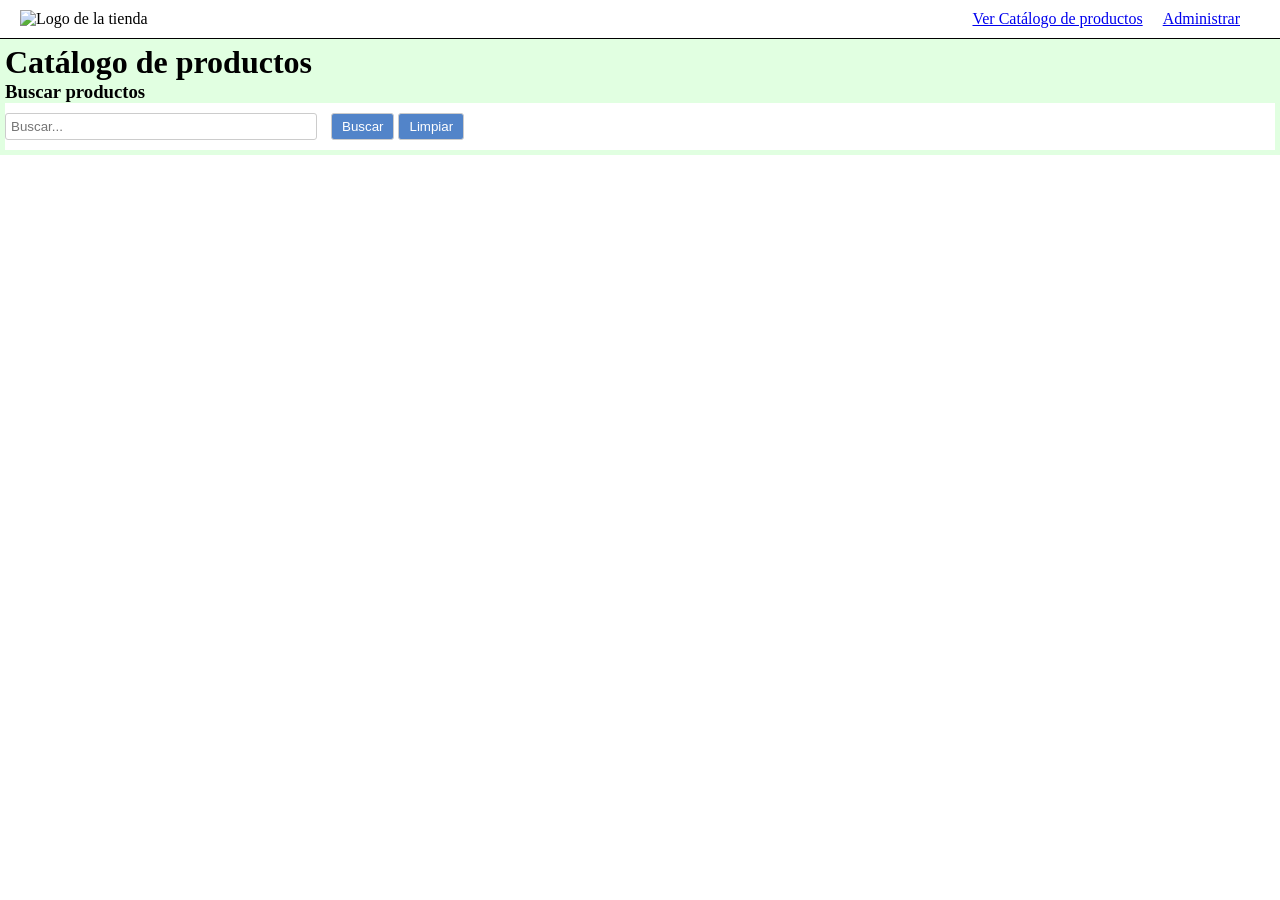
==== app/frontend/index.html @ 2775b485 "uniendo backen  + auth y front de clases para empezar con esa base" ====
<!doctype html>
<html lang="es">
  <head>
    <meta charset="UTF-8" />
    <meta name="viewport" content="width=device-width, initial-scale=1.0" />
    <title>Tienda Tecnológica</title>
    <link rel="stylesheet" href="styles.css" />
  </head>
  <body>
    <header>
      <nav>
        <figure>
          <img class="logo" src="../img/logos/logo.png" alt="Logo de la tienda"/>
        </figure>
        <ul class="lista_navegacion">
          <li class="elemento_lista"><a href="index.html">Ver Catálogo de productos</a></li>
          <li class="elemento_lista"><a href="administrar.html">Administrar</a></li>
        </ul>
      </nav>
    </header>

    <div style="display: flex">
      <main>
        <h1>Catálogo de productos</h1>
        <h3>Buscar productos</h3>
        <div class="buscar-productos">
          <input type="text" id="search" placeholder="Buscar..." />
          <button class="btn-buscar" id="search-btn">Buscar</button>
          <button class="btn-limpiar" id="clear-btn" type="button">Limpiar</button>
          <div class="card-search-results" id="search-results"></div>
        </div>
        <div class="tarjeta-producto" id="products-list">
          <div id="products"></div>
        </div>
      </main>
    </div>

  </body>
  <script>
    const API = "http://localhost:8000";

    function crearTarjeta(producto) {
      const tarjeta = document.createElement("article");
      tarjeta.classList.add("card-producto");

      const id = document.createElement("p");
      id.textContent = "ID: " + producto.id;

      const nombre = document.createElement("h3");
      nombre.textContent = producto.nombre;

      const descripcion = document.createElement("p");
      descripcion.textContent = producto.descripcion ?? "";

      const precio = document.createElement("p");
      precio.textContent = "$" + producto.precio.toFixed(2);

      const btnEliminar = document.createElement("button");
      btnEliminar.type = "button";
      btnEliminar.classList.add("btn-eliminar");
      btnEliminar.textContent = "Eliminar";
      btnEliminar.addEventListener("click", async () => {
        if (!confirm(`¿Eliminar "${producto.nombre}"?`)) return;
        const respuesta = await fetch(`${API}/productos/${producto.id}`, { method: "DELETE" });
        if (!respuesta.ok) {
          alert("No se pudo eliminar el producto");
          return;
        }
        limpiarBusqueda();
      });

      if (producto.img) {
        const img_producto = document.createElement("img");
        img_producto.src = "../" + producto.img;
        img_producto.alt = producto.nombre;
        tarjeta.appendChild(img_producto);
      }

      tarjeta.append(id, nombre, descripcion, precio, btnEliminar);
      return tarjeta;
    }

    function cargarProductos() {
      return Promise.all([
        fetch(`${API}/categorias`).then((r) => r.json()),
        fetch(`${API}/productos`).then((r) => r.json()),
      ]).then(([categorias, productos]) => {
        const secciones = categorias.map((categoria) => {
          const delGrupo = productos.filter((p) => p.categoria_id === categoria.id);
          if (delGrupo.length === 0) return null;

          const seccion = document.createElement("section");
          const titulo = document.createElement("h2");
          titulo.textContent = "Categoría: " + categoria.nombre;
          seccion.append(titulo, ...delGrupo.map(crearTarjeta));
          return seccion;
        }).filter(Boolean);

        document.getElementById("products").replaceChildren(...secciones);
      });
    }

    async function buscarProducto() {
      const resultados = document.getElementById("search-results");
      const valor = document.getElementById("search").value.trim();

      if (valor === "") {
        limpiarBusqueda();
        return;
      }

      document.getElementById("products-list").hidden = true;

      if (!/^\d+$/.test(valor)) {
        resultados.textContent = "Ingresa un ID numérico";
        return;
      }

      try {
        const respuesta = await fetch(`${API}/productos/${valor}`);
        if (respuesta.status === 404) {
          resultados.textContent = "Producto no encontrado";
          return;
        }
        if (!respuesta.ok) throw new Error(respuesta.status);
        resultados.replaceChildren(crearTarjeta(await respuesta.json()));
      } catch {
        resultados.textContent = "Error al buscar el producto";
      }
    }

    function limpiarBusqueda() {
      document.getElementById("search").value = "";
      document.getElementById("search-results").replaceChildren();
      document.getElementById("products-list").hidden = false;
      cargarProductos();
    }

    document.getElementById("clear-btn").addEventListener("click", limpiarBusqueda);
    document.getElementById("search-btn").addEventListener("click", buscarProducto);
    document.getElementById("search").addEventListener("keydown", (e) => {
      if (e.key === "Enter") buscarProducto();
    });

    cargarProductos();
  </script>
</html>
---- app/frontend/styles.css ----
* {
  margin: 0px;
  padding: 0px;
}

nav {
  display: flex;
  justify-content: space-between;
  padding-left: 20px;
  padding-right: 20px;
  padding-top: 10px;
  padding-bottom: 10px;
  border-bottom: 1px solid #000;
}

main {
  background: #e1ffe1;
  padding: 5px;
  width: 100%;
  height: auto;
}

aside {
  background: lightblue;
  padding: 5px;
  width: 20%;
  height: auto;
}


.lista_navegacion {
  display: flex;
}

.elemento_lista {
  list-style: none;
  margin-right: 20px;
}

.figura_producto {
  width: 300px;
  height: 360px;
  margin: 10px;
}

.logo {
  width: 50px;
  height: 50px;
}

.tarjeta-producto {
  img {
    width: 200px;
  }
}

.crear-categorias {
  background: #d0e1e6;
}

.crear-productos {
  background: #b9efb9;
}

.tarjeta-producto-admin {
  img {
    width: 30px;
  }
}
.card-producto {
  border: 1px solid #333;
  padding: 10px;
  margin: 5px;
  border-radius: 10px;
}

.separador {
  border: 1px solid #3333;
  margin: 10px 0;
}

.btn-eliminar {
  background-color: red;
  color: white;
  border: none;
  padding: 5px 10px;
  cursor: pointer;
  border-radius: 3px;
}

.card-search-results {
  background: #fff;
  box-shadow: 10 2px 5px #0000001a;
}
.buscar-productos {
  background: #fff;
  padding: 10px 0;
  input {
    padding: 5px;
    margin-right: 10px;
    border: 1px solid #ccc;
    border-radius: 3px;
    width: 300px;
  }

  img {
    width: 600px;
  }
}

.btn-buscar, .btn-limpiar {
  padding: 5px 10px;
  border: 1px solid #ccc;
  border-radius: 3px;
  cursor: pointer;
  background-color: #5284c9;
  color: white;
}


.btn-crear {
  margin-top: 10px;
  padding: 5px 10px;
  border: 1px solid #656363;
  border-radius: 3px;
  cursor: pointer;
  background-color: #56c952;
  color: white;
}
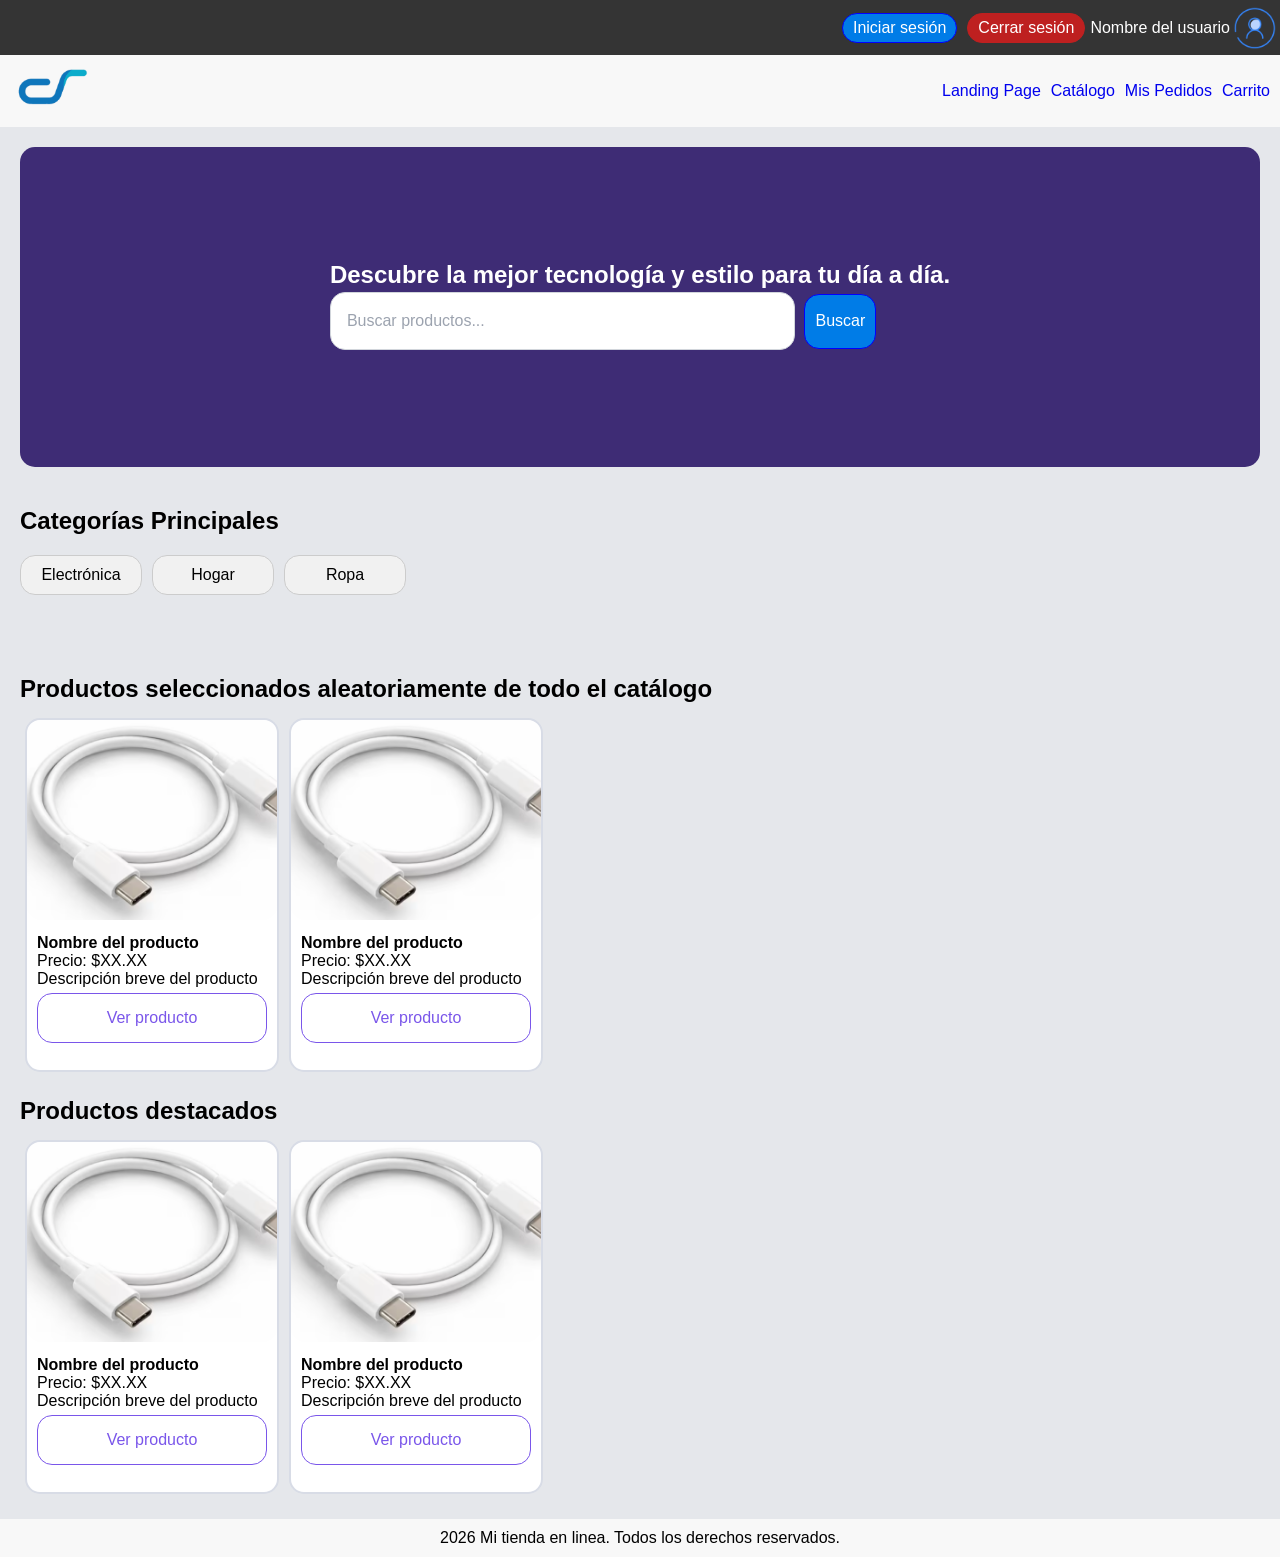
==== commit 8ec3ff93: "finalizando vistas" ====
--- a/app/frontend/index.html
+++ b/app/frontend/index.html
@@ -1,147 +1,130 @@
-<!doctype html>
-<html lang="es">
-  <head>
-    <meta charset="UTF-8" />
-    <meta name="viewport" content="width=device-width, initial-scale=1.0" />
-    <title>Tienda Tecnológica</title>
-    <link rel="stylesheet" href="styles.css" />
-  </head>
-  <body>
-    <header>
-      <nav>
-        <figure>
-          <img class="logo" src="../img/logos/logo.png" alt="Logo de la tienda"/>
-        </figure>
-        <ul class="lista_navegacion">
-          <li class="elemento_lista"><a href="index.html">Ver Catálogo de productos</a></li>
-          <li class="elemento_lista"><a href="administrar.html">Administrar</a></li>
-        </ul>
-      </nav>
-    </header>
+<!DOCTYPE html>
+<html lang="en">
 
-    <div style="display: flex">
-      <main>
-        <h1>Catálogo de productos</h1>
-        <h3>Buscar productos</h3>
-        <div class="buscar-productos">
-          <input type="text" id="search" placeholder="Buscar..." />
-          <button class="btn-buscar" id="search-btn">Buscar</button>
-          <button class="btn-limpiar" id="clear-btn" type="button">Limpiar</button>
-          <div class="card-search-results" id="search-results"></div>
-        </div>
-        <div class="tarjeta-producto" id="products-list">
-          <div id="products"></div>
-        </div>
-      </main>
-    </div>
+<head>
+	<meta charset="UTF-8">
+	<meta name="viewport" content="width=device-width, initial-scale=1.0">
+	<title>Landing Page</title>
+	<link rel="stylesheet" href="styles.css">
+	<link rel="icon" href="../assets/logos/logo.png">
+</head>
 
-  </body>
-  <script>
-    const API = "http://localhost:8000";
+<body>
+	<div class="user-info">
+		<a href="acceso.html">
+			<button class="btn-tipo-1"> Iniciar sesión</button>
+		</a>
+		<button class="btn-tipo-3"> Cerrar sesión</button>
+		<!-- Nombre del usuario se muestra si se inicia sesión -->
+		<div class="usuario-autorizado">
+			<p>Nombre del usuario</p>
+			<img class="user-icon" src="../assets/logos/user.png" alt="user.png">
+		</div>
+	</div>
 
-    function crearTarjeta(producto) {
-      const tarjeta = document.createElement("article");
-      tarjeta.classList.add("card-producto");
+	<header>
+		<a href="index.html">
+			<img class="store-logo" src="../assets/logos/logo.png" alt="logo.png">
+		</a>
+		<nav>
+			<ul class="nav-items">
+				<li><a href="index.html" aria-current="page">Landing Page</a></li>
+				<li><a href="catalogo.html">Catálogo</a></li>
+				<li><a href="mis-pedidos.html">Mis Pedidos</a></li>
+				<li><a href="carrito.html">Carrito</a></li>
+			</ul>
+		</nav>
+	</header>
+	<main>
+		<section class="busqueda-productos-seccion">
+			<div>
+				<h1 class="color-blanco txt-center">Descubre la mejor tecnología y estilo para tu día a día.</h1>
+				<input class="barra-busqueda campo-texto" type="text" placeholder="Buscar productos...">
+				<button class="btn-tipo-1 btn-size-1">Buscar</button>
+			</div>
+		</section>
+		<section class="categorias-seccion">
+			<h2>Categorías Principales</h2>
+			<div class="categorias-container">
+				<div class="categoria-card">
+					<!-- <img src="../assets/categoria-logos/electronica.png" alt="Electrónica"> -->
+					<p>Electrónica</p>
+				</div>
+				<div class="categoria-card">
+					<!-- <img src="../assets/categoria-logos/hogar.png" alt="Hogar"> -->
+					<p>Hogar</p>
+				</div>
+				<div class="categoria-card">
+					<!-- <img src="../assets/categoria-logos/ropa.png" alt="Ropa"> -->
+					<p>Ropa</p>
+				</div>
+			</div>
 
-      const id = document.createElement("p");
-      id.textContent = "ID: " + producto.id;
+		</section>
 
-      const nombre = document.createElement("h3");
-      nombre.textContent = producto.nombre;
+		<section class="productos-section">
+			<!-- productos seleccionados aleatoriamente de todo el catálogo. agrupados por categorias -->
+			<h2 class="mt-20 mb-10">Productos seleccionados aleatoriamente de todo el catálogo</h2>
+			<div>
+				<div class="productos-container-items">
+					<div class="item-card">
+						<img src="../assets/productos/cables/usbc.png" alt="usbc.png">
+						<div class="item-card-info">
+							<p><b> Nombre del producto</b></p>
+							<p>Precio: $XX.XX</p>
+							<p class="descripcion-producto-recortada">Descripción breve del producto</p>
+							<a href="detalle-item.html">
+								<button class="btn-tipo-4 btn-size-full-width mt-5">Ver producto</button>
+							</a>
+						</div>
+					</div>
+					<div class="item-card">
+						<img src="../assets/productos/cables/usbc.png" alt="usbc.png">
+						<div class="item-card-info">
+							<p><b> Nombre del producto</b></p>
+							<p>Precio: $XX.XX</p>
+							<p class="descripcion-producto-recortada">Descripción breve del producto</p>
+							<a href="detalle-item.html">
+								<button class="btn-tipo-4 btn-size-full-width mt-5">Ver producto</button>
+							</a>
+						</div>
+					</div>
+				</div>
+				<div>
+					<h2 class="mt-20 mb-10">Productos destacados</h2>
+					<div class="productos-container-items">
+						<div class="item-card">
+							<img src="../assets/productos/cables/usbc.png" alt="usbc.png">
+							<div class="item-card-info">
+								<p><b> Nombre del producto</b></p>
+								<p>Precio: $XX.XX</p>
+								<p class="descripcion-producto-recortada">Descripción breve del producto</p>
+								<a href="detalle-item.html">
+									<button class="btn-tipo-4 btn-size-full-width mt-5">Ver producto</button>
+								</a>
+							</div>
+						</div>
+						<div class="item-card">
+							<img src="../assets/productos/cables/usbc.png" alt="usbc.png">
+							<div class="item-card-info">
+								<p><b> Nombre del producto</b></p>
+								<p>Precio: $XX.XX</p>
+								<p class="descripcion-producto-recortada">Descripción breve del producto</p>
+								<a href="detalle-item.html">
+									<button class="btn-tipo-4 btn-size-full-width mt-5">Ver producto</button>
+								</a>
+							</div>
+						</div>
+					</div>
+				</div>
+			</div>
+		</section>
 
-      const descripcion = document.createElement("p");
-      descripcion.textContent = producto.descripcion ?? "";
+	</main>
 
-      const precio = document.createElement("p");
-      precio.textContent = "$" + producto.precio.toFixed(2);
+	<footer>
+		<p>2026 Mi tienda en linea. Todos los derechos reservados.</p>
+	</footer>
+</body>
 
-      const btnEliminar = document.createElement("button");
-      btnEliminar.type = "button";
-      btnEliminar.classList.add("btn-eliminar");
-      btnEliminar.textContent = "Eliminar";
-      btnEliminar.addEventListener("click", async () => {
-        if (!confirm(`¿Eliminar "${producto.nombre}"?`)) return;
-        const respuesta = await fetch(`${API}/productos/${producto.id}`, { method: "DELETE" });
-        if (!respuesta.ok) {
-          alert("No se pudo eliminar el producto");
-          return;
-        }
-        limpiarBusqueda();
-      });
-
-      if (producto.img) {
-        const img_producto = document.createElement("img");
-        img_producto.src = "../" + producto.img;
-        img_producto.alt = producto.nombre;
-        tarjeta.appendChild(img_producto);
-      }
-
-      tarjeta.append(id, nombre, descripcion, precio, btnEliminar);
-      return tarjeta;
-    }
-
-    function cargarProductos() {
-      return Promise.all([
-        fetch(`${API}/categorias`).then((r) => r.json()),
-        fetch(`${API}/productos`).then((r) => r.json()),
-      ]).then(([categorias, productos]) => {
-        const secciones = categorias.map((categoria) => {
-          const delGrupo = productos.filter((p) => p.categoria_id === categoria.id);
-          if (delGrupo.length === 0) return null;
-
-          const seccion = document.createElement("section");
-          const titulo = document.createElement("h2");
-          titulo.textContent = "Categoría: " + categoria.nombre;
-          seccion.append(titulo, ...delGrupo.map(crearTarjeta));
-          return seccion;
-        }).filter(Boolean);
-
-        document.getElementById("products").replaceChildren(...secciones);
-      });
-    }
-
-    async function buscarProducto() {
-      const resultados = document.getElementById("search-results");
-      const valor = document.getElementById("search").value.trim();
-
-      if (valor === "") {
-        limpiarBusqueda();
-        return;
-      }
-
-      document.getElementById("products-list").hidden = true;
-
-      if (!/^\d+$/.test(valor)) {
-        resultados.textContent = "Ingresa un ID numérico";
-        return;
-      }
-
-      try {
-        const respuesta = await fetch(`${API}/productos/${valor}`);
-        if (respuesta.status === 404) {
-          resultados.textContent = "Producto no encontrado";
-          return;
-        }
-        if (!respuesta.ok) throw new Error(respuesta.status);
-        resultados.replaceChildren(crearTarjeta(await respuesta.json()));
-      } catch {
-        resultados.textContent = "Error al buscar el producto";
-      }
-    }
-
-    function limpiarBusqueda() {
-      document.getElementById("search").value = "";
-      document.getElementById("search-results").replaceChildren();
-      document.getElementById("products-list").hidden = false;
-      cargarProductos();
-    }
-
-    document.getElementById("clear-btn").addEventListener("click", limpiarBusqueda);
-    document.getElementById("search-btn").addEventListener("click", buscarProducto);
-    document.getElementById("search").addEventListener("keydown", (e) => {
-      if (e.key === "Enter") buscarProducto();
-    });
-
-    cargarProductos();
-  </script>
 </html>
--- a/app/frontend/styles.css
+++ b/app/frontend/styles.css
@@ -1,129 +1,681 @@
+@import "./utilities.css";
+
+body {
+  font-family: Arial, sans-serif;
+  background-color: #e5e7eb;
+}
+button {
+  cursor: pointer;
+}
+
 * {
-  margin: 0px;
-  padding: 0px;
-}
-
-nav {
+  padding: 0;
+  margin: 0;
+}
+
+section {
+  padding: 20px;
+}
+footer {
+  background-color: #f8f8f8;
+  text-align: center;
+  padding: 10px;
+}
+
+header {
   display: flex;
   justify-content: space-between;
-  padding-left: 20px;
-  padding-right: 20px;
-  padding-top: 10px;
-  padding-bottom: 10px;
-  border-bottom: 1px solid #000;
-}
-
-main {
-  background: #e1ffe1;
-  padding: 5px;
-  width: 100%;
-  height: auto;
-}
-
-aside {
-  background: lightblue;
-  padding: 5px;
-  width: 20%;
-  height: auto;
-}
-
-
-.lista_navegacion {
-  display: flex;
-}
-
-.elemento_lista {
+  align-items: center;
+  background-color: #f8f8f8;
+  padding: 10px;
+}
+
+.nav-items {
+  display: flex;
   list-style: none;
-  margin-right: 20px;
-}
-
-.figura_producto {
-  width: 300px;
-  height: 360px;
-  margin: 10px;
-}
-
-.logo {
+  gap: 10px;
+}
+.nav-items a {
+  text-decoration: none;
+}
+.nav-items a:hover {
+  font-weight: bold;
+}
+.store-logo {
+  width: 80px;
+}
+
+/* user info */
+.user-icon {
   width: 50px;
   height: 50px;
-}
-
-.tarjeta-producto {
-  img {
-    width: 200px;
-  }
-}
-
-.crear-categorias {
-  background: #d0e1e6;
-}
-
-.crear-productos {
-  background: #b9efb9;
-}
-
-.tarjeta-producto-admin {
-  img {
-    width: 30px;
-  }
-}
-.card-producto {
-  border: 1px solid #333;
-  padding: 10px;
+  border-radius: 15px;
+}
+.user-info {
+  display: flex;
+  align-items: center;
+  justify-content: end;
+  width: 100%;
+  background: #343434;
+  color:white;
+  height: 55px;
+}
+
+.usuario-autorizado {
+  display: flex;
+  align-items: center;
+  justify-content: center;
+}
+
+/* barra de búsqueda */
+.barra-busqueda {
+  width: 75%;
+}
+
+.item-card {
+  border: 2px solid #d8dce6;
+  border-radius: 15px;
+  text-align: left;
+  width: 250px;
+  height: 350px;
   margin: 5px;
-  border-radius: 10px;
-}
-
-.separador {
-  border: 1px solid #3333;
+  background: white;
+}
+.item-card img {
+  object-fit: cover;
+  width: 100%;
+  height: 200px;
+  border-radius: 15px;
+}
+.item-card-info {
+  padding: 10px;
+}
+
+.productos-section {
+  margin-top: 20px;
+}
+
+.productos-container-items {
+  display: flex;
+  flex-wrap: wrap;
+  justify-content: start;
+}
+
+.descripcion-producto-recortada {
+  white-space: nowrap;
+  overflow: hidden;
+  text-overflow: ellipsis;
+}
+
+
+.busqueda-productos-seccion {
+  display: flex;
+  align-items: center;
+  justify-content: center;
+  padding: 10px;
+  background-color: #3e2c75;
+  min-height: 300px;
+  border-radius: 15px;
+  margin: 20px;
+}
+/* categorias cards */
+.categorias-container {
+  display: flex;
+  gap: 10px;
+  flex-wrap: wrap;
+}
+
+.categoria-card {
+  margin-top: 20px;
+  border: 1px solid #ccc;
+  border-radius: 15px;
+  padding: 10px;
+  text-align: center;
+  width: 100px;
+  background: #f1f1f1;
+}
+.categoria-card img {
+  width: 40px;
+  height: auto;
+}
+.categoria-card:hover {
+  transform: scale(1.05);
+  transition: transform 0.3s;
+  cursor: pointer;
+}
+
+.catalogo-productos-section {
+  margin: 20px;
+  border: 1px solid #ccc;
+  border-radius: 15px;
+  background: white;
+}
+
+.disponibilidad {
+  border: 1px solid #ccc;
+  border-radius: 15px;
+  background: #f8fafc;
+  padding: 10px;
   margin: 10px 0;
 }
 
-.btn-eliminar {
-  background-color: red;
+.item-card-detalle {
+  display: flex;
+  flex-direction: column;
+  justify-content: center;
+  align-items: center;
+  gap: 20px;
+  border: 1px solid #ccc;
+  background: white;
+  border-radius: 15px;
+  padding: 10px;
+}
+
+.item-card-detalle > img {
+  object-fit: contain;
+  width: 100%;
+  height: 220px;
+  border-radius: 15px;
+}
+
+.item-card-detalle-info {
+  width: 100%;
+}
+
+@media (min-width: 768px) {
+  .item-card-detalle {
+    flex-direction: row;
+    align-items: stretch;
+  }
+
+  .item-card-detalle > img {
+    flex: 0 0 45%;
+    width: 45%;
+    height: 500px;
+  }
+
+  .item-card-detalle-info {
+    flex: 1;
+    min-width: 0;
+  }
+}
+.categoria-label {
+  border: 1px solid #ccc;
+  padding: 5px 10px; 
+  border-radius: 15px;
+  width: fit-content;
+  background: #7a56ea;
   color: white;
-  border: none;
-  padding: 5px 10px;
-  cursor: pointer;
-  border-radius: 3px;
-}
-
-.card-search-results {
-  background: #fff;
-  box-shadow: 10 2px 5px #0000001a;
-}
-.buscar-productos {
-  background: #fff;
-  padding: 10px 0;
-  input {
-    padding: 5px;
-    margin-right: 10px;
-    border: 1px solid #ccc;
-    border-radius: 3px;
-    width: 300px;
-  }
-
-  img {
-    width: 600px;
-  }
-}
-
-.btn-buscar, .btn-limpiar {
-  padding: 5px 10px;
-  border: 1px solid #ccc;
-  border-radius: 3px;
-  cursor: pointer;
-  background-color: #5284c9;
-  color: white;
-}
-
-
-.btn-crear {
-  margin-top: 10px;
-  padding: 5px 10px;
-  border: 1px solid #656363;
-  border-radius: 3px;
-  cursor: pointer;
-  background-color: #56c952;
-  color: white;
+  margin: 10px 0;
+}
+
+.carrito-page {
+  margin: 0 auto;
+  padding: 32px 20px 48px;
+}
+
+.carrito-items {
+  margin-bottom: 40px;
+  padding: 0;
+}
+
+.carrito-item {
+  display: flex;
+  align-items: center;
+  gap: 30px;
+  padding: 30px;
+}
+
+.carrito-producto-imagen {
+  flex: 0 0 124px;
+  width: 124px;
+  height: 124px;
+  border-radius: 15px;
+  object-fit: cover;
+  border: 1px solid #e1e5eb;
+}
+
+.carrito-producto-info {
+  flex: 1;
+  min-width: 0;
+}
+
+.carrito-precio {
+  color: #3e2c75;
+  font-size: 21px;
+  font-weight: bold;
+}
+
+.carrito-acciones {
+  display: flex;
+  align-items: center;
+  gap: 24px;
+}
+
+.carrito-cantidad {
+  display: flex;
+  align-items: center;
+  border: 1px solid #d8dee8;
+  border-radius: 15px;
+  overflow: hidden;
+}
+
+.carrito-cantidad button {
+  width: 44px;
+  height: 40px;
+  border: 0;
+  background: white;
+  color: #4b5563;
+  font-size: 22px;
+}
+
+.carrito-cantidad button:hover {
+  background: #f3f4f6;
+}
+
+.carrito-eliminar {
+  display: grid;
+  width: 38px;
+  height: 40px;
+  place-items: center;
+  border: 0;
+  background: transparent;
+  color: #ef4444;
+}
+
+.carrito-eliminar svg {
+  width: 23px;
+  height: 23px;
+  fill: none;
+  stroke: currentColor;
+  stroke-linecap: round;
+  stroke-linejoin: round;
+  stroke-width: 1.8;
+}
+
+.carrito-resumen-fila {
+  margin-bottom: 20px;
+  color: #4b5563;
+  font-size: 18px;
+}
+
+.carrito-total {
+  margin-top: 32px;
+  padding-top: 24px;
+  border-top: 1px solid #e1e5eb;
+  color: #111827;
+  font-size: 21px;
+}
+
+.carrito-total strong:last-child {
+  color: #3e2c75;
+  font-size: 30px;
+}
+
+.carrito-vacio {
+  padding: 28px;
+  border: 1px dashed #cbd5e1;
+  border-radius: 15px;
+  color: #6b7280;
+  text-align: center;
+}
+
+.pagar-contener {
+  display: grid;
+  grid-template-columns: repeat(2, minmax(0, 1fr));
+  gap: 24px;
+  padding: 0 20px 48px;
+}
+
+.pagar-contener[hidden] {
+  display: none;
+}
+
+.pago-encabezado {
+  display: flex;
+  grid-column: 1 / -1;
+  align-items: center;
+  justify-content: space-between;
+  gap: 16px;
+}
+
+.pago-direccion,
+.metodo-pago {
+  padding: 24px;
+}
+
+.pago-direccion h2,
+.metodo-pago h2 {
+  color: #111827;
+}
+
+.pago-ayuda {
+  margin: 10px 0 20px;
+  color: #6b7280;
+  line-height: 1.5;
+}
+
+.pago-monto-total {
+  margin: 12px 0 24px;
+  color: #3e2c75;
+  font-size: 30px;
+}
+
+.pago-datos {
+  display: grid;
+  gap: 14px;
+}
+
+.pago-datos > div {
+  display: grid;
+  grid-template-columns: minmax(100px, 0.6fr) 1fr;
+  gap: 12px;
+}
+
+.pago-datos label {
+  color: #6b7280;
+}
+
+.pago-datos span {
+  color: #111827;
+  font-weight: 600;
+}
+
+.metodo-pago {
+  display: grid;
+  align-content: start;
+  gap: 18px;
+}
+
+.metodo-pago .pago-ayuda {
+  margin: -10px 0 0;
+}
+
+.pago-campo {
+  display: grid;
+  gap: 8px;
+}
+
+.pago-campo label {
+  color: #374151;
+  font-weight: 600;
+}
+
+.pago-campos-secundarios {
+  display: grid;
+  grid-template-columns: repeat(2, minmax(0, 1fr));
+  gap: 16px;
+}
+
+/* mis pedidos page */
+.mis-pedidos-page {
+  margin: 0 auto;
+  padding: 32px 20px 48px;
+}
+
+.pedidos-lista {
+  display: grid;
+  gap: 32px;
+  padding: 0;
+}
+
+.pedido-card {
+  overflow: hidden;
+}
+
+.pedido-resumen {
+  display: flex;
+  align-items: center;
+  gap: 32px;
+  padding: 20px;
+  border-bottom: 1px solid #e5e7eb;
+  background: #f9fafb;
+}
+
+.pedido-dato > span {
+  color: #6b7280;
+  font-size: 16px;
+}
+
+.pedido-dato strong,
+.pedido-dato time {
+  color: #111827;
+  font-size: 19px;
+  font-weight: 600;
+  text-decoration: none;
+}
+.pedido-estados {
+  padding: 10px;
+  border-bottom: 1px solid #e5e7eb;
+}
+
+.pedido-progreso {
+  display: flex;
+  width: max-content;
+  list-style: none;
+}
+
+.pedido-paso {
+  position: relative;
+  margin-right: 28px;
+  padding: 7px 14px;
+  border: 1px solid #e5e7eb;
+  border-radius: 15px;
+  background: #f3f4f6;
+  color: #6b7280;
+  font-size: 14px;
+  white-space: nowrap;
+}
+
+.pedido-paso:not(:last-child)::after {
+  position: absolute;
+  top: 50%;
+  left: calc(100% + 6px);
+  color: #9ca3af;
+  content: "→";
+  font-size: 18px;
+  line-height: 1;
+  transform: translateY(-50%);
+}
+
+.pedido-paso-completado {
+  border-color: #bbf7d0;
+  background: #dcfce7;
+  color: #15803d;
+  font-weight: bold;
+}
+
+
+.pedido-producto {
+  display: flex;
+  align-items: center;
+  gap: 22px;
+  min-height: 154px;
+  padding: 10px;
+}
+
+.pedido-producto-imagen {
+  width: 88px;
+  height: 88px;
+  place-items: center;
+  overflow: hidden;
+  border-radius: 15px;
+  border: 1px solid #e1e5eb;
+  padding: 3px;
+}
+
+.pedido-producto-info {
+  min-width: 0;
+}
+
+.pedido-producto-info h2 {
+  margin-bottom: 4px;
+  color: #1f2937;
+  font-size: 21px;
+}
+
+.pedido-producto-info p {
+  color: #6b7280;
+  font-size: 17px;
+}
+
+.pedido-producto-precio {
+  margin-left: auto;
+  color: #111827;
+  font-size: 19px;
+  white-space: nowrap;
+}
+
+
+@media (max-width: 640px) {
+  .carrito-page {
+    padding: 24px 14px 36px;
+  }
+
+  .carrito-item {
+    display: grid;
+    grid-template-columns: 84px minmax(0, 1fr);
+    gap: 16px;
+    padding: 18px;
+  }
+
+  .carrito-producto-imagen {
+    width: 84px;
+    height: 84px;
+  }
+
+  .carrito-acciones {
+    grid-column: 1 / -1;
+    justify-content: flex-end;
+  }
+
+  .pagar-contener {
+    grid-template-columns: 1fr;
+    gap: 16px;
+    padding: 0 14px 36px;
+  }
+
+  .pago-direccion,
+  .metodo-pago {
+    padding: 20px;
+  }
+
+  .pago-encabezado {
+    align-items: flex-start;
+  }
+
+  .pago-datos > div {
+    grid-template-columns: minmax(90px, 0.6fr) 1fr;
+    gap: 8px;
+  }
+
+  .pedidos-lista {
+    gap: 20px;
+  }
+
+  .pedido-resumen {
+    display: grid;
+    grid-template-columns: repeat(2, minmax(0, 1fr));
+    gap: 18px 12px;
+  }
+
+  .pedido-estados {
+    padding: 10px;
+    overflow-x: auto;
+  }
+
+  .pedido-paso {
+    margin-right: 24px;
+    padding: 6px 10px;
+    font-size: 12px;
+  }
+
+  .pedido-dato > span {
+    font-size: 14px;
+  }
+
+  .pedido-dato strong,
+  .pedido-dato time {
+    font-size: 16px;
+  }
+
+  .pedido-producto-info p {
+    font-size: 14px;
+  }
+
+  .pedido-producto-precio {
+    font-size: 15px;
+  }
+}
+
+.acceso-page {
+  display: grid;
+  min-height: 100vh;
+  padding: 24px;
+  place-items: center;
+}
+
+.acceso-panel {
+  width: min(90%, 400px);
+  border: 1px solid #f1f3f5;
+  border-radius: 15px;
+  background: white;
+  padding: 40px;
+}
+
+.acceso-panel h1 {
+  text-align: center;
+}
+
+.acceso-subtitulo {
+  margin: 10px 0 38px;
+  color: #6b7280;
+  font-size: 18px;
+  text-align: center;
+}
+
+.acceso-form {
+  display: grid;
+  gap: 24px;
+}
+
+.acceso-campo {
+  display: grid;
+  gap: 8px;
+}
+
+.acceso-campo label {
+  color: #374151;
+  font-size: 16px;
+  font-weight: 600;
+}
+
+.acceso-form button {
+  margin: 0;
+  /* font-size: 18px; */
+  font-weight: bold;
+}
+
+.acceso-cambio {
+  margin-top: 30px;
+  color: #4b5563;
+  text-align: center;
+}
+
+.acceso-cambio a {
+  margin-left: 6px;
+  color: #072c4c;
+  font-weight: bold;
+  text-decoration: none;
+}
+
+.acceso-cambio a:hover {
+  text-decoration: underline;
+}
+
+.mi-direccion {
+  border: 1px solid #e1e5eb;
+  border-radius: 15px;
+  background: white;
+  padding: 20px;
 }
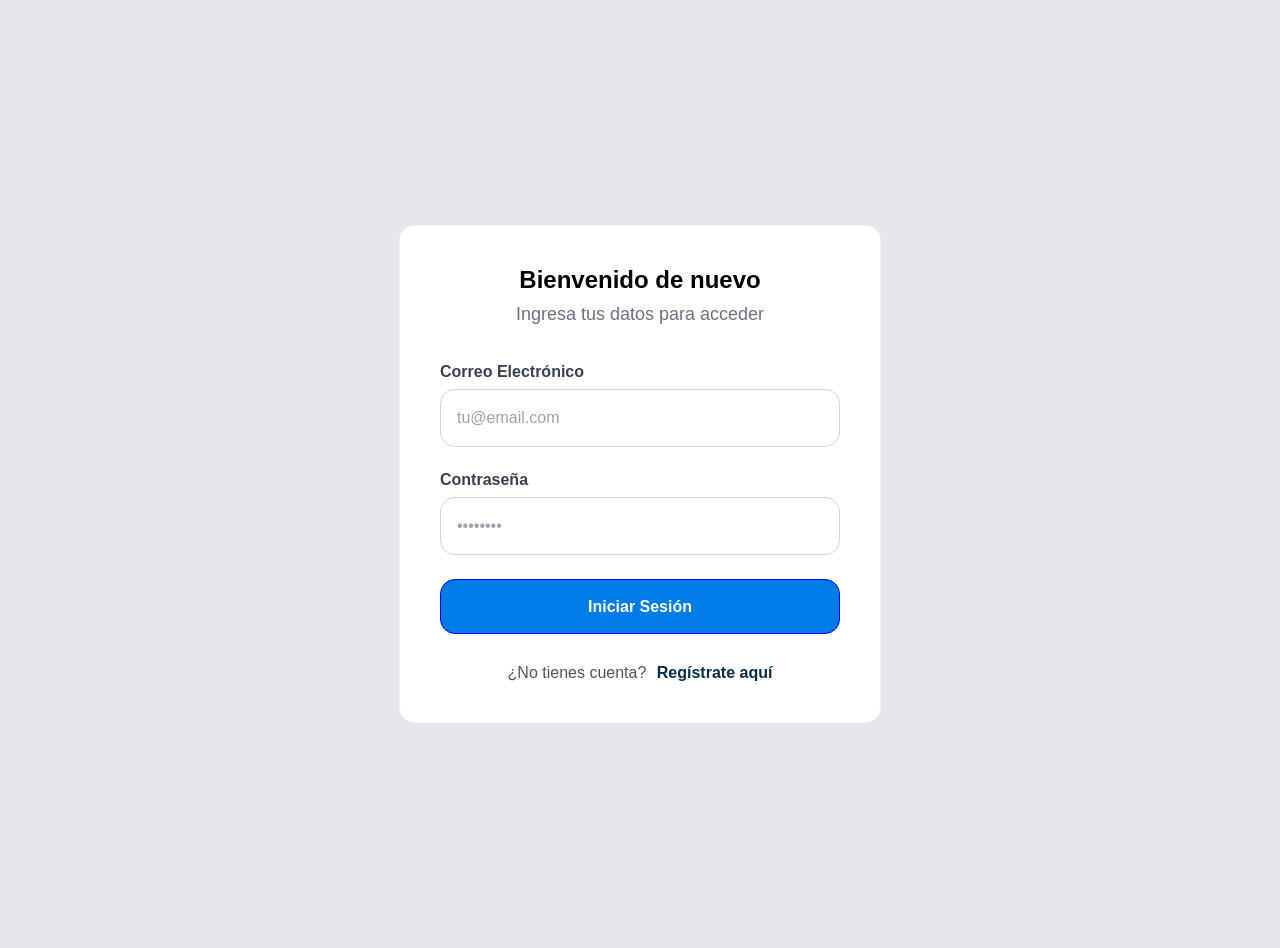
==== commit 58126f46: "revisar backend" ====
--- a/app/frontend/index.html
+++ b/app/frontend/index.html
@@ -1,130 +1,103 @@
 <!DOCTYPE html>
-<html lang="en">
+<html lang="es">
 
 <head>
 	<meta charset="UTF-8">
 	<meta name="viewport" content="width=device-width, initial-scale=1.0">
-	<title>Landing Page</title>
+	<title>Tienda en línea</title>
 	<link rel="stylesheet" href="styles.css">
 	<link rel="icon" href="../assets/logos/logo.png">
 </head>
 
 <body>
 	<div class="user-info">
-		<a href="acceso.html">
-			<button class="btn-tipo-1"> Iniciar sesión</button>
-		</a>
-		<button class="btn-tipo-3"> Cerrar sesión</button>
-		<!-- Nombre del usuario se muestra si se inicia sesión -->
-		<div class="usuario-autorizado">
-			<p>Nombre del usuario</p>
-			<img class="user-icon" src="../assets/logos/user.png" alt="user.png">
+		<a id="login-link" class="btn-tipo-1" href="acceso.html">Iniciar sesión</a>
+		<button id="logout-button" class="btn-tipo-3" type="button" hidden>Cerrar sesión</button>
+		<div class="usuario-autorizado" hidden>
+			<p></p>
+			<img class="user-icon" src="../assets/logos/user.png" alt="Usuario">
 		</div>
 	</div>
 
 	<header>
 		<a href="index.html">
-			<img class="store-logo" src="../assets/logos/logo.png" alt="logo.png">
+			<img class="store-logo" src="../assets/logos/logo.png" alt="Tienda">
 		</a>
 		<nav>
 			<ul class="nav-items">
-				<li><a href="index.html" aria-current="page">Landing Page</a></li>
+				<li><a href="index.html" aria-current="page">Inicio</a></li>
 				<li><a href="catalogo.html">Catálogo</a></li>
-				<li><a href="mis-pedidos.html">Mis Pedidos</a></li>
+				<li><a href="mis-pedidos.html">Mis pedidos</a></li>
 				<li><a href="carrito.html">Carrito</a></li>
 			</ul>
 		</nav>
 	</header>
+
 	<main>
 		<section class="busqueda-productos-seccion">
 			<div>
 				<h1 class="color-blanco txt-center">Descubre la mejor tecnología y estilo para tu día a día.</h1>
-				<input class="barra-busqueda campo-texto" type="text" placeholder="Buscar productos...">
-				<button class="btn-tipo-1 btn-size-1">Buscar</button>
+				<form id="busqueda-form">
+					<input class="barra-busqueda campo-texto" id="busqueda" type="search"
+						placeholder="Buscar productos..." aria-label="Buscar productos">
+					<button class="btn-tipo-1 btn-size-1" type="submit">Buscar</button>
+				</form>
 			</div>
 		</section>
+
 		<section class="categorias-seccion">
-			<h2>Categorías Principales</h2>
-			<div class="categorias-container">
-				<div class="categoria-card">
-					<!-- <img src="../assets/categoria-logos/electronica.png" alt="Electrónica"> -->
-					<p>Electrónica</p>
-				</div>
-				<div class="categoria-card">
-					<!-- <img src="../assets/categoria-logos/hogar.png" alt="Hogar"> -->
-					<p>Hogar</p>
-				</div>
-				<div class="categoria-card">
-					<!-- <img src="../assets/categoria-logos/ropa.png" alt="Ropa"> -->
-					<p>Ropa</p>
-				</div>
-			</div>
-
+			<h2>Categorías</h2>
+			<div class="categorias-container" id="categorias-container"></div>
 		</section>
 
 		<section class="productos-section">
-			<!-- productos seleccionados aleatoriamente de todo el catálogo. agrupados por categorias -->
-			<h2 class="mt-20 mb-10">Productos seleccionados aleatoriamente de todo el catálogo</h2>
-			<div>
-				<div class="productos-container-items">
-					<div class="item-card">
-						<img src="../assets/productos/cables/usbc.png" alt="usbc.png">
-						<div class="item-card-info">
-							<p><b> Nombre del producto</b></p>
-							<p>Precio: $XX.XX</p>
-							<p class="descripcion-producto-recortada">Descripción breve del producto</p>
-							<a href="detalle-item.html">
-								<button class="btn-tipo-4 btn-size-full-width mt-5">Ver producto</button>
-							</a>
-						</div>
-					</div>
-					<div class="item-card">
-						<img src="../assets/productos/cables/usbc.png" alt="usbc.png">
-						<div class="item-card-info">
-							<p><b> Nombre del producto</b></p>
-							<p>Precio: $XX.XX</p>
-							<p class="descripcion-producto-recortada">Descripción breve del producto</p>
-							<a href="detalle-item.html">
-								<button class="btn-tipo-4 btn-size-full-width mt-5">Ver producto</button>
-							</a>
-						</div>
-					</div>
-				</div>
-				<div>
-					<h2 class="mt-20 mb-10">Productos destacados</h2>
-					<div class="productos-container-items">
-						<div class="item-card">
-							<img src="../assets/productos/cables/usbc.png" alt="usbc.png">
-							<div class="item-card-info">
-								<p><b> Nombre del producto</b></p>
-								<p>Precio: $XX.XX</p>
-								<p class="descripcion-producto-recortada">Descripción breve del producto</p>
-								<a href="detalle-item.html">
-									<button class="btn-tipo-4 btn-size-full-width mt-5">Ver producto</button>
-								</a>
-							</div>
-						</div>
-						<div class="item-card">
-							<img src="../assets/productos/cables/usbc.png" alt="usbc.png">
-							<div class="item-card-info">
-								<p><b> Nombre del producto</b></p>
-								<p>Precio: $XX.XX</p>
-								<p class="descripcion-producto-recortada">Descripción breve del producto</p>
-								<a href="detalle-item.html">
-									<button class="btn-tipo-4 btn-size-full-width mt-5">Ver producto</button>
-								</a>
-							</div>
-						</div>
-					</div>
-				</div>
-			</div>
+			<h2 class="mt-20 mb-10">Productos destacados</h2>
+			<div class="productos-container-items" id="productos-destacados"></div>
+			<h2 class="mt-20 mb-10">Más productos</h2>
+			<div class="productos-container-items" id="productos-lista"></div>
+			<p id="inicio-mensaje" role="status" hidden></p>
 		</section>
-
 	</main>
 
 	<footer>
-		<p>2026 Mi tienda en linea. Todos los derechos reservados.</p>
+		<p>2026 Mi tienda en línea. Todos los derechos reservados.</p>
 	</footer>
+
+	<script src="store.js"></script>
+	<script>
+		async function iniciarInicio() {
+			const user = await Store.requireAuth();
+			if (!user) return;
+			try {
+				const [products, categories] = await Promise.all([
+					Store.request("/productos"),
+					Store.request("/categorias")
+				]);
+				const shuffled = [...products].sort(() => Math.random() - 0.5);
+				Store.renderProductCards(
+					document.querySelector("#productos-destacados"),
+					shuffled.slice(0, 4)
+				);
+				Store.renderProductCards(
+					document.querySelector("#productos-lista"),
+					shuffled.slice(4, 12)
+				);
+				Store.renderCategories(
+					document.querySelector("#categorias-container"),
+					categories
+				);
+			} catch (error) {
+				Store.showMessage(document.querySelector("#inicio-mensaje"), error.message);
+			}
+		}
+
+		document.querySelector("#busqueda-form").addEventListener("submit", (event) => {
+			event.preventDefault();
+			const search = document.querySelector("#busqueda").value.trim();
+			location.assign(`catalogo.html?search=${encodeURIComponent(search)}`);
+		});
+		iniciarInicio();
+	</script>
 </body>
 
 </html>
--- a/app/frontend/styles.css
+++ b/app/frontend/styles.css
@@ -133,6 +133,8 @@
   text-align: center;
   width: 100px;
   background: #f1f1f1;
+  color: inherit;
+  text-decoration: none;
 }
 .categoria-card img {
   width: 40px;
@@ -656,6 +658,20 @@
   font-weight: bold;
 }
 
+[hidden] {
+  display: none !important;
+}
+
+.mensaje-error {
+  color: #9b1f1f;
+  font-weight: 600;
+}
+
+button:disabled {
+  cursor: not-allowed;
+  opacity: 0.6;
+}
+
 .acceso-cambio {
   margin-top: 30px;
   color: #4b5563;
